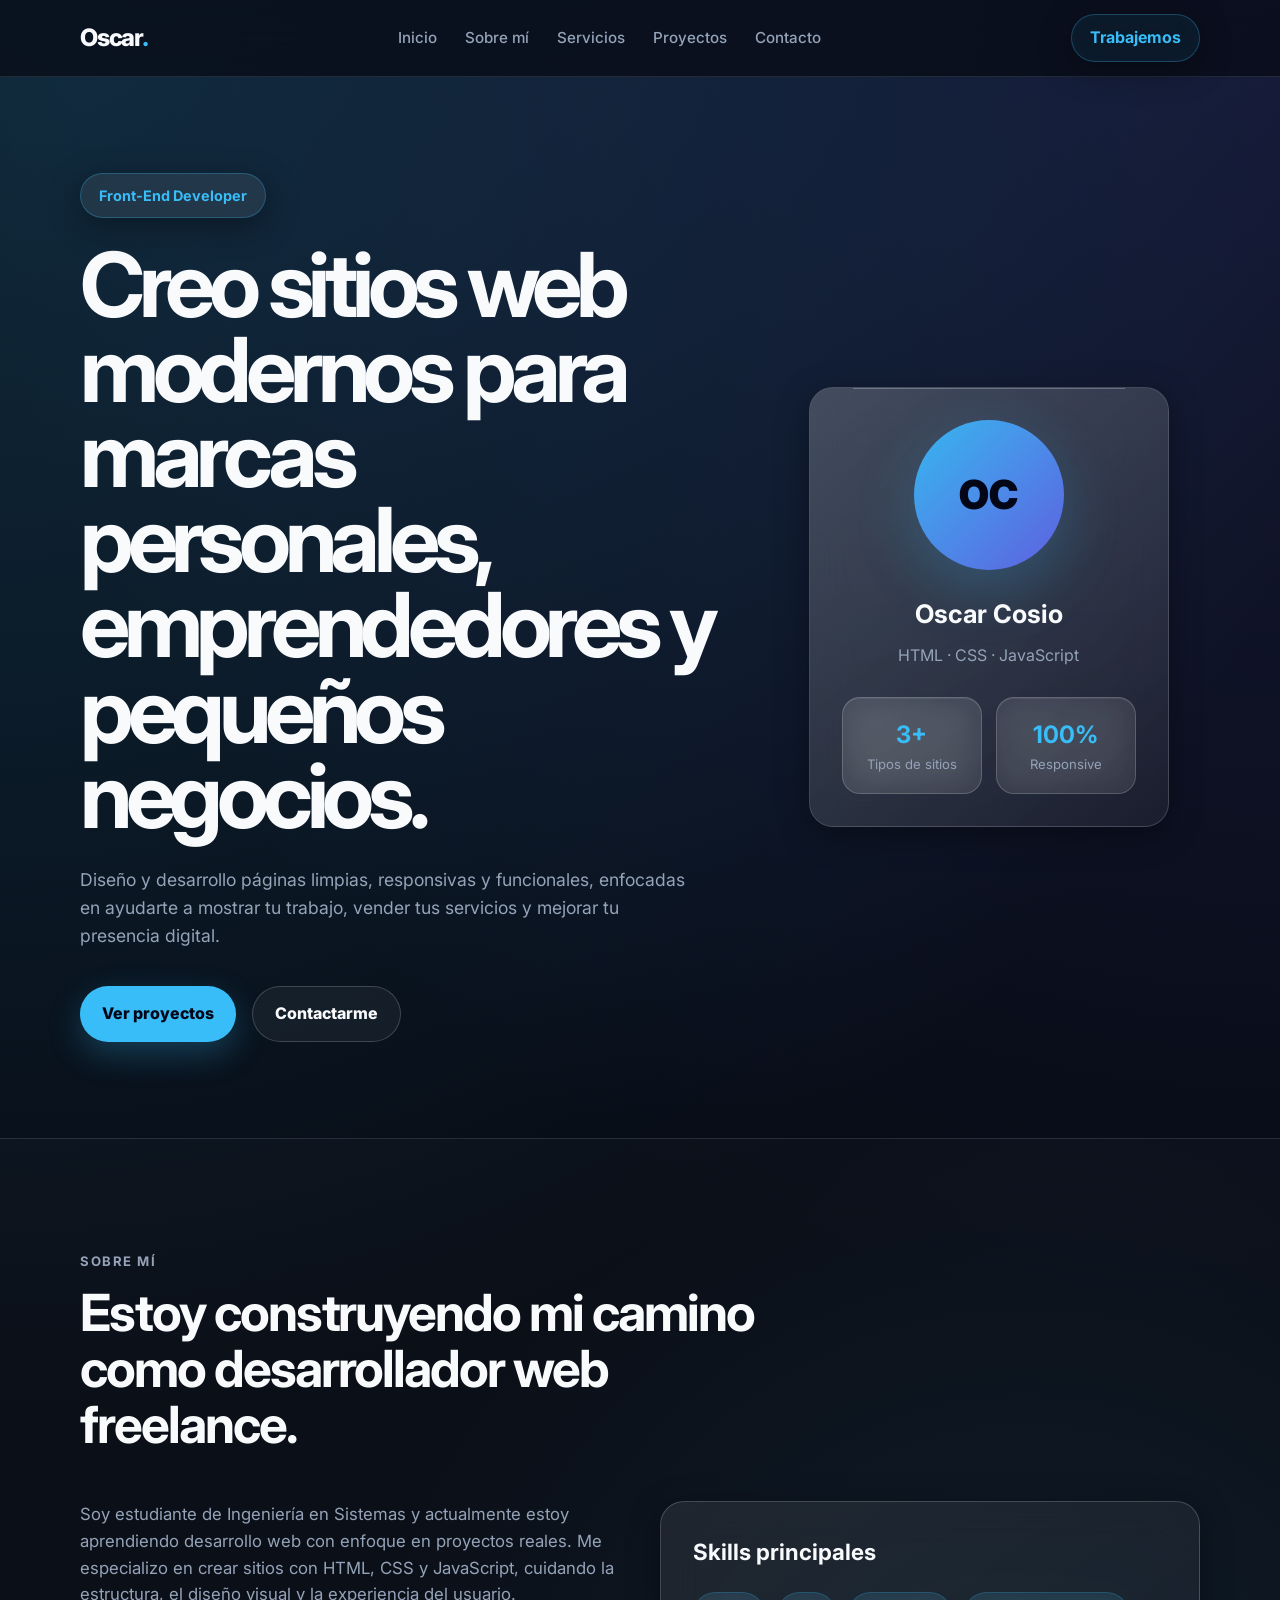
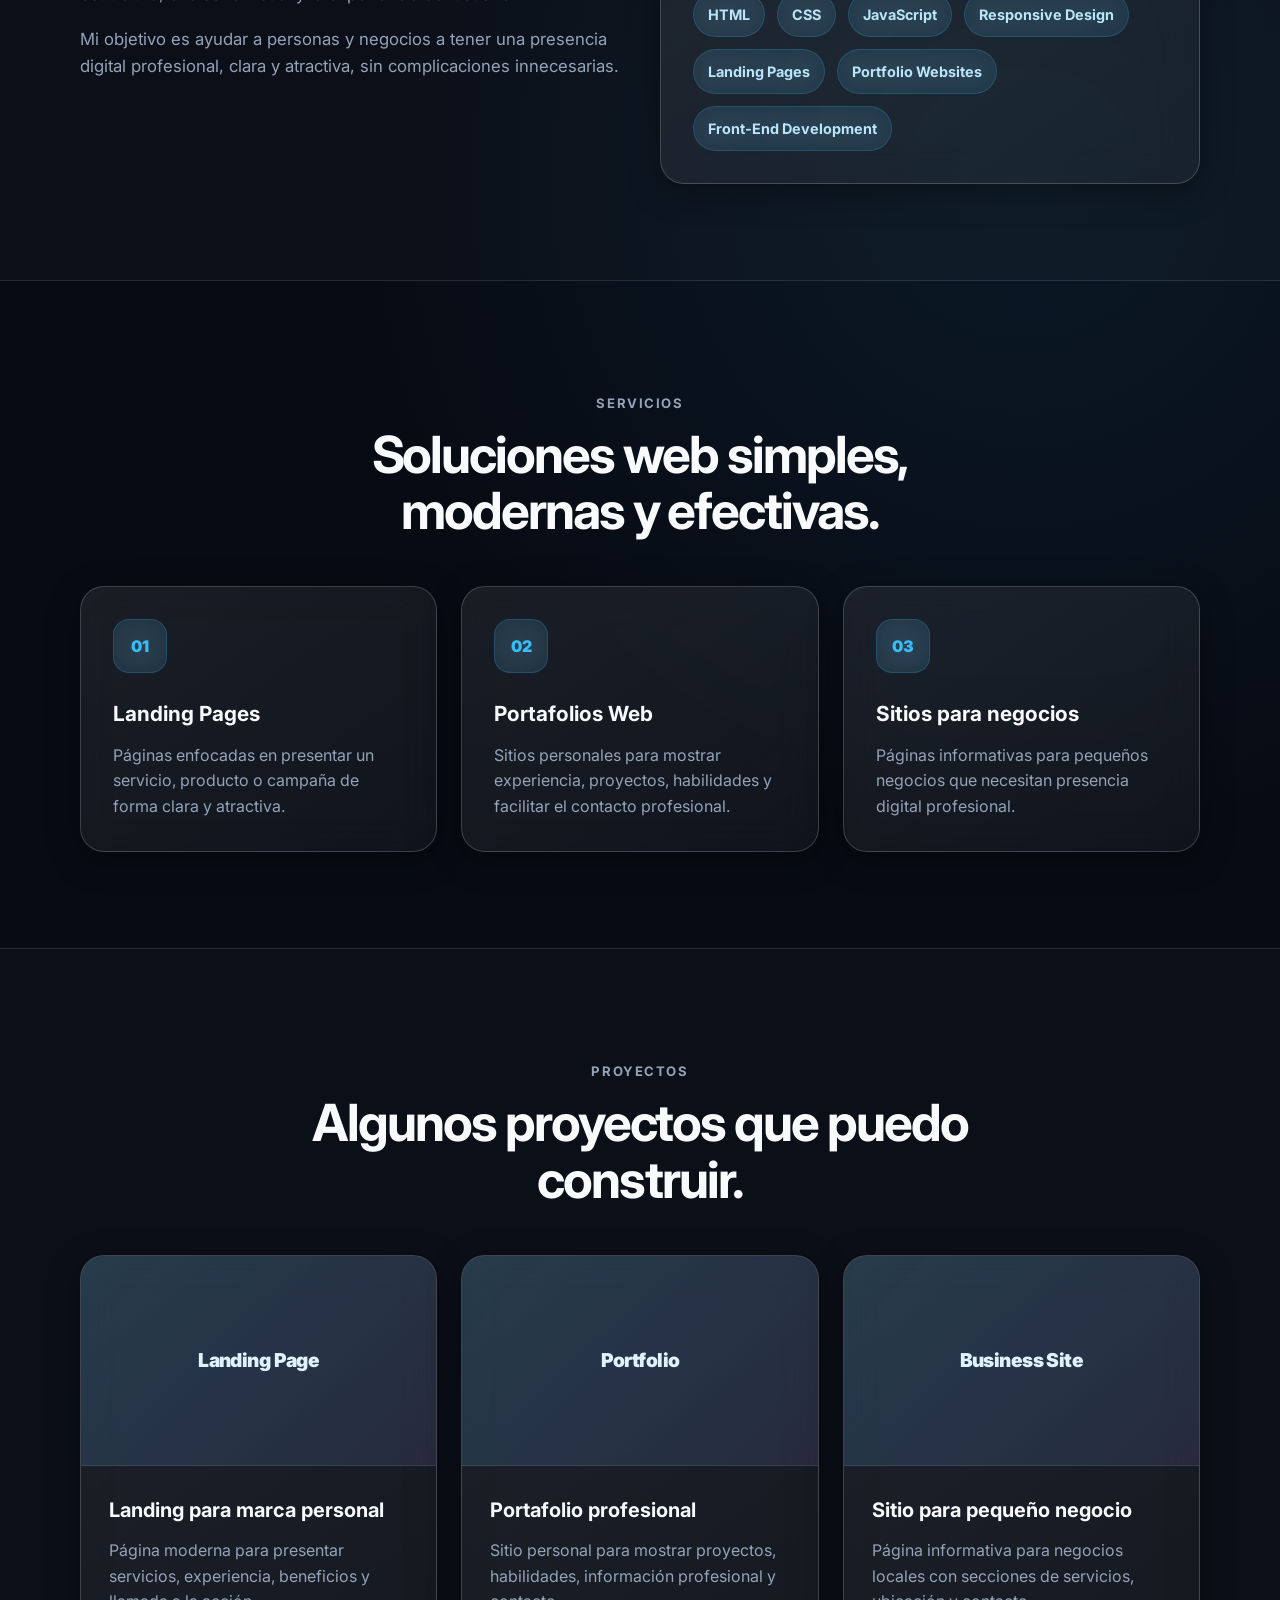
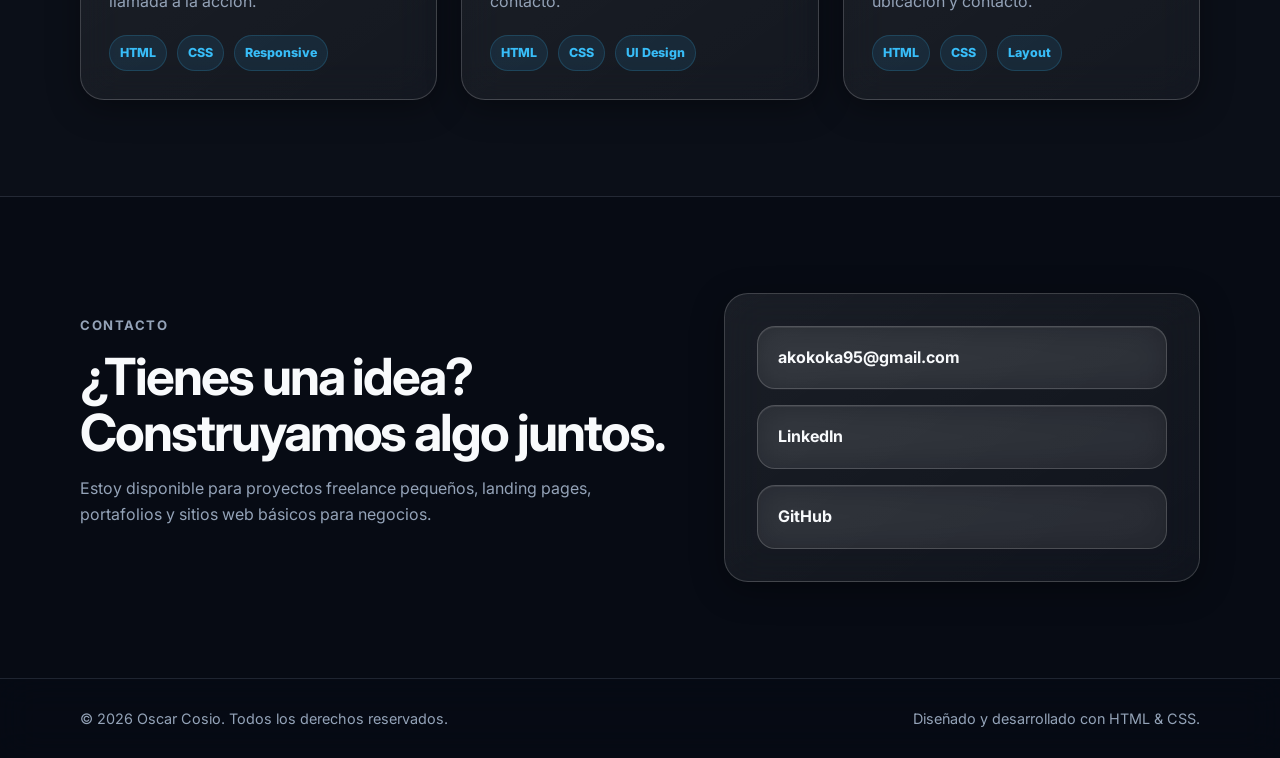
==== index.html @ a8549702 "Portafolio version 1 Version1 del repositorio. Posiblemente le agregue informacion sobre proyectos c" ====
<!DOCTYPE html>
<html lang="es">
<head>
  <meta charset="UTF-8" />
  <meta name="viewport" content="width=device-width, initial-scale=1.0" />

  <title>Oscar Cosio | Front-End Developer</title>

  <!-- Fuente opcional de Google Fonts -->
  <link rel="preconnect" href="https://fonts.googleapis.com">
  <link rel="preconnect" href="https://fonts.gstatic.com" crossorigin>
  <link href="https://fonts.googleapis.com/css2?family=Inter:wght@400;500;600;700;800&display=swap" rel="stylesheet">

  <!-- Archivo CSS -->
  <link rel="stylesheet" href="styles.css" />
</head>
<body>

  <!-- HEADER -->
  <header class="header">
    <nav class="navbar container">
      <a href="#" class="logo">Oscar<span>.</span></a>

      <ul class="nav-links">
        <li><a href="#inicio">Inicio</a></li>
        <li><a href="#sobre-mi">Sobre mí</a></li>
        <li><a href="#servicios">Servicios</a></li>
        <li><a href="#proyectos">Proyectos</a></li>
        <li><a href="#contacto">Contacto</a></li>
      </ul>

      <a href="#contacto" class="nav-button">Trabajemos</a>
    </nav>
  </header>

  <!-- HERO -->
  <main>
    <section id="inicio" class="hero section">
      <div class="container hero-content">

        <div class="hero-text">
          <p class="badge">Front-End Developer</p>

          <h1>
            Creo sitios web modernos para marcas personales,
            emprendedores y pequeños negocios.
          </h1>

          <p class="hero-description">
            Diseño y desarrollo páginas limpias, responsivas y funcionales,
            enfocadas en ayudarte a mostrar tu trabajo, vender tus servicios
            y mejorar tu presencia digital.
          </p>

          <div class="hero-buttons">
            <a href="#proyectos" class="btn primary-btn">Ver proyectos</a>
            <a href="#contacto" class="btn secondary-btn">Contactarme</a>
          </div>
        </div>

        <div class="hero-card">
          <div class="profile-card">
            <div class="profile-image">
              <span>OC</span>
            </div>

            <h2>Oscar Cosio</h2>
            <p>HTML · CSS · JavaScript</p>

            <div class="profile-stats">
              <div>
                <strong>3+</strong>
                <span>Tipos de sitios</span>
              </div>

              <div>
                <strong>100%</strong>
                <span>Responsive</span>
              </div>
            </div>
          </div>
        </div>

      </div>
    </section>

    <!-- SOBRE MÍ -->
    <section id="sobre-mi" class="about section">
      <div class="container about-content">

        <div class="section-heading">
          <p class="section-subtitle">Sobre mí</p>
          <h2>Estoy construyendo mi camino como desarrollador web freelance.</h2>
        </div>

        <div class="about-grid">
          <div class="about-text">
            <p>
              Soy estudiante de Ingeniería en Sistemas y actualmente estoy
              aprendiendo desarrollo web con enfoque en proyectos reales.
              Me especializo en crear sitios con HTML, CSS y JavaScript,
              cuidando la estructura, el diseño visual y la experiencia del usuario.
            </p>

            <p>
              Mi objetivo es ayudar a personas y negocios a tener una presencia
              digital profesional, clara y atractiva, sin complicaciones
              innecesarias.
            </p>
          </div>

          <div class="skills-box">
            <h3>Skills principales</h3>

            <div class="skills">
              <span>HTML</span>
              <span>CSS</span>
              <span>JavaScript</span>
              <span>Responsive Design</span>
              <span>Landing Pages</span>
              <span>Portfolio Websites</span>
              <span>Front-End Development</span>
            </div>
          </div>
        </div>

      </div>
    </section>

    <!-- SERVICIOS -->
    <section id="servicios" class="services section">
      <div class="container">

        <div class="section-heading center">
          <p class="section-subtitle">Servicios</p>
          <h2>Soluciones web simples, modernas y efectivas.</h2>
        </div>

        <div class="cards-grid">
          <article class="service-card">
            <div class="card-icon">01</div>
            <h3>Landing Pages</h3>
            <p>
              Páginas enfocadas en presentar un servicio, producto o campaña
              de forma clara y atractiva.
            </p>
          </article>

          <article class="service-card">
            <div class="card-icon">02</div>
            <h3>Portafolios Web</h3>
            <p>
              Sitios personales para mostrar experiencia, proyectos,
              habilidades y facilitar el contacto profesional.
            </p>
          </article>

          <article class="service-card">
            <div class="card-icon">03</div>
            <h3>Sitios para negocios</h3>
            <p>
              Páginas informativas para pequeños negocios que necesitan
              presencia digital profesional.
            </p>
          </article>
        </div>

      </div>
    </section>

    <!-- PROYECTOS -->
    <section id="proyectos" class="projects section">
      <div class="container">

        <div class="section-heading center">
          <p class="section-subtitle">Proyectos</p>
          <h2>Algunos proyectos que puedo construir.</h2>
        </div>

        <div class="projects-grid">

          <article class="project-card">
            <div class="project-image">
              <span>Landing Page</span>
            </div>

            <div class="project-info">
              <h3>Landing para marca personal</h3>
              <p>
                Página moderna para presentar servicios, experiencia,
                beneficios y llamada a la acción.
              </p>

              <div class="project-tags">
                <span>HTML</span>
                <span>CSS</span>
                <span>Responsive</span>
              </div>
            </div>
          </article>

          <article class="project-card">
            <div class="project-image">
              <span>Portfolio</span>
            </div>

            <div class="project-info">
              <h3>Portafolio profesional</h3>
              <p>
                Sitio personal para mostrar proyectos, habilidades,
                información profesional y contacto.
              </p>

              <div class="project-tags">
                <span>HTML</span>
                <span>CSS</span>
                <span>UI Design</span>
              </div>
            </div>
          </article>

          <article class="project-card">
            <div class="project-image">
              <span>Business Site</span>
            </div>

            <div class="project-info">
              <h3>Sitio para pequeño negocio</h3>
              <p>
                Página informativa para negocios locales con secciones de
                servicios, ubicación y contacto.
              </p>

              <div class="project-tags">
                <span>HTML</span>
                <span>CSS</span>
                <span>Layout</span>
              </div>
            </div>
          </article>

        </div>

      </div>
    </section>

    <!-- CONTACTO -->
    <section id="contacto" class="contact section">
      <div class="container contact-content">

        <div class="section-heading">
          <p class="section-subtitle">Contacto</p>
          <h2>¿Tienes una idea? Construyamos algo juntos.</h2>
          <p>
            Estoy disponible para proyectos freelance pequeños, landing pages,
            portafolios y sitios web básicos para negocios.
          </p>
        </div>

        <div class="contact-box">
          <a href="mailto:akokoka95@gmail.com" class="contact-link">
            akokoka95@gmail.com
          </a>

          <a href="https://www.linkedin.com/in/oscar-cosio/" target="_blank" class="contact-link">
            LinkedIn
          </a>

          <a href="https://github.com/akokoka95-stack/Portafolio" target="_blank" class="contact-link">
            GitHub
          </a>
        </div>

      </div>
    </section>
  </main>

  <!-- FOOTER -->
  <footer class="footer">
    <div class="container footer-content">
      <p>© 2026 Oscar Cosio. Todos los derechos reservados.</p>
      <p>Diseñado y desarrollado con HTML & CSS.</p>
    </div>
  </footer>

</body>
</html>
---- styles.css ----
/* =========================
   VARIABLES GENERALES
========================= */

:root {
  --bg: #070b14;
  --bg-soft: #0d1322;
  --bg-card: #111827;

  --text: #f8fafc;
  --text-muted: #94a3b8;

  --primary: #38bdf8;
  --primary-dark: #0284c7;

  --border: rgba(148, 163, 184, 0.18);
  --shadow: 0 24px 80px rgba(0, 0, 0, 0.35);

  --radius: 24px;

  /* Glassmorphism */
  --glass-bg: rgba(255, 255, 255, 0.08);
  --glass-bg-strong: rgba(255, 255, 255, 0.12);
  --glass-border: rgba(255, 255, 255, 0.18);
  --glass-highlight: rgba(255, 255, 255, 0.22);
  --glass-shadow: 0 8px 32px rgba(0, 0, 0, 0.35);
}

/* =========================
   RESET BÁSICO
========================= */

* {
  margin: 0;
  padding: 0;
  box-sizing: border-box;
}

html {
  scroll-behavior: smooth;
}

body {
  font-family: "Inter", Arial, sans-serif;
  background:
    radial-gradient(circle at top left, rgba(56, 189, 248, 0.18), transparent 34%),
    radial-gradient(circle at top right, rgba(99, 102, 241, 0.16), transparent 32%),
    radial-gradient(circle at 80% 45%, rgba(56, 189, 248, 0.08), transparent 28%),
    var(--bg);
  color: var(--text);
  line-height: 1.6;
}

img {
  max-width: 100%;
  display: block;
}

a {
  color: inherit;
  text-decoration: none;
}

ul {
  list-style: none;
}

/* =========================
   UTILIDADES
========================= */

.container {
  width: min(1120px, 92%);
  margin: 0 auto;
}

.section {
  padding: 96px 0;
}

.section-heading {
  max-width: 720px;
  margin-bottom: 48px;
}

.section-heading.center {
  text-align: center;
  margin-left: auto;
  margin-right: auto;
}

.section-subtitle {
  color: var(--primary);
  font-weight: 700;
  text-transform: uppercase;
  letter-spacing: 0.12em;
  font-size: 0.82rem;
  margin-bottom: 12px;
}

.section-heading h2 {
  font-size: clamp(2rem, 4vw, 3.2rem);
  line-height: 1.1;
  letter-spacing: -0.04em;
}

.section-heading p {
  color: var(--text-muted);
  margin-top: 16px;
}

/* =========================
   HEADER
========================= */

.header {
  position: sticky;
  top: 0;
  z-index: 100;
  background: rgba(7, 11, 20, 0.72);
  backdrop-filter: blur(22px);
  -webkit-backdrop-filter: blur(22px);
  border-bottom: 1px solid var(--border);
}

.navbar {
  height: 76px;
  display: flex;
  align-items: center;
  justify-content: space-between;
}

.logo {
  font-size: 1.5rem;
  font-weight: 800;
  letter-spacing: -0.05em;
}

.logo span {
  color: var(--primary);
}

.nav-links {
  display: flex;
  align-items: center;
  gap: 28px;
}

.nav-links a {
  color: var(--text-muted);
  font-weight: 500;
  font-size: 0.95rem;
  transition: color 0.3s ease;
}

.nav-links a:hover {
  color: var(--text);
}

.nav-button {
  padding: 10px 18px;
  background: rgba(56, 189, 248, 0.08);
  color: var(--primary);
  border: 1px solid rgba(56, 189, 248, 0.28);
  border-radius: 999px;
  font-weight: 700;
  transition: 0.3s ease;
  backdrop-filter: blur(16px);
  -webkit-backdrop-filter: blur(16px);
  box-shadow: var(--glass-shadow);
}

.nav-button:hover {
  background: rgba(56, 189, 248, 0.18);
  color: #7dd3fc;
  border-color: rgba(125, 211, 252, 0.45);
  transform: translateY(-2px);
}

/* =========================
   HERO
========================= */

.hero {
  min-height: calc(100vh - 76px);
  display: flex;
  align-items: center;
}

.hero-content {
  display: grid;
  grid-template-columns: 1.2fr 0.8fr;
  align-items: center;
  gap: 64px;
}

.badge {
  display: inline-flex;
  align-items: center;
  padding: 10px 18px;
  background: var(--glass-bg);
  color: var(--primary);
  border: 1px solid rgba(56, 189, 248, 0.28);
  border-radius: 999px;
  font-size: 0.9rem;
  font-weight: 700;
  margin-bottom: 24px;
  backdrop-filter: blur(16px);
  -webkit-backdrop-filter: blur(16px);
  box-shadow: var(--glass-shadow);
}

.hero h1 {
  font-size: clamp(2.8rem, 7vw, 5.8rem);
  line-height: 0.95;
  letter-spacing: -0.07em;
  max-width: 850px;
}

.hero-description {
  color: var(--text-muted);
  font-size: 1.1rem;
  max-width: 620px;
  margin-top: 28px;
}

.hero-buttons {
  display: flex;
  flex-wrap: wrap;
  gap: 16px;
  margin-top: 36px;
}

.btn {
  display: inline-flex;
  align-items: center;
  justify-content: center;
  padding: 14px 22px;
  border-radius: 999px;
  font-weight: 800;
  transition: 0.3s ease;
}

.primary-btn {
  background: var(--primary);
  color: #020617;
  box-shadow: 0 12px 32px rgba(56, 189, 248, 0.25);
}

.primary-btn:hover {
  background: #7dd3fc;
  transform: translateY(-3px);
}

.secondary-btn {
  border: 1px solid var(--glass-border);
  color: var(--text);
  background: rgba(255, 255, 255, 0.05);
  backdrop-filter: blur(16px);
  -webkit-backdrop-filter: blur(16px);
}

.secondary-btn:hover {
  border-color: var(--primary);
  color: var(--primary);
  transform: translateY(-3px);
}

/* =========================
   HERO CARD
========================= */

.hero-card {
  display: flex;
  justify-content: center;
}

.profile-card {
  width: 100%;
  max-width: 360px;
  padding: 32px;
  background: linear-gradient(
    145deg,
    rgba(255, 255, 255, 0.10),
    rgba(255, 255, 255, 0.04)
  );
  border: 1px solid var(--glass-border);
  border-radius: var(--radius);
  box-shadow: var(--glass-shadow);
  text-align: center;
  position: relative;
  overflow: hidden;
  backdrop-filter: blur(22px);
  -webkit-backdrop-filter: blur(22px);
}

.profile-card::before {
  content: "";
  position: absolute;
  inset: 0;
  background: linear-gradient(
    135deg,
    rgba(255, 255, 255, 0.12),
    rgba(255, 255, 255, 0.02)
  );
  pointer-events: none;
}

.profile-card::after {
  content: "";
  position: absolute;
  top: 0;
  left: 12%;
  width: 76%;
  height: 1px;
  background: rgba(255, 255, 255, 0.24);
}

.profile-card > * {
  position: relative;
  z-index: 1;
}

.profile-image {
  width: 150px;
  height: 150px;
  margin: 0 auto 24px;
  border-radius: 50%;
  background:
    linear-gradient(135deg, rgba(56, 189, 248, 0.95), rgba(99, 102, 241, 0.9));
  display: flex;
  align-items: center;
  justify-content: center;
  box-shadow: 0 20px 60px rgba(56, 189, 248, 0.22);
}

.profile-image span {
  font-size: 2.5rem;
  font-weight: 900;
  color: #020617;
}

.profile-card h2 {
  font-size: 1.6rem;
  margin-bottom: 8px;
}

.profile-card p {
  color: var(--text-muted);
}

.profile-stats {
  display: grid;
  grid-template-columns: repeat(2, 1fr);
  gap: 14px;
  margin-top: 28px;
}

.profile-stats div {
  background: rgba(255, 255, 255, 0.07);
  border: 1px solid var(--glass-border);
  border-radius: 18px;
  padding: 18px 12px;
  backdrop-filter: blur(18px);
  -webkit-backdrop-filter: blur(18px);
  box-shadow: inset 0 1px 0 rgba(255, 255, 255, 0.08);
}

.profile-stats strong {
  display: block;
  font-size: 1.5rem;
  color: var(--primary);
}

.profile-stats span {
  display: block;
  font-size: 0.82rem;
  color: var(--text-muted);
}

/* =========================
   SOBRE MÍ
========================= */

.about {
  background: rgba(255, 255, 255, 0.015);
  border-top: 1px solid var(--border);
  border-bottom: 1px solid var(--border);
}

.about-grid {
  display: grid;
  grid-template-columns: 1fr 1fr;
  gap: 40px;
}

.about-text {
  color: var(--text-muted);
  font-size: 1.05rem;
}

.about-text p + p {
  margin-top: 18px;
}

.skills-box {
  padding: 32px;
  background: linear-gradient(
    145deg,
    rgba(255, 255, 255, 0.08),
    rgba(255, 255, 255, 0.04)
  );
  border: 1px solid var(--glass-border);
  border-radius: var(--radius);
  backdrop-filter: blur(20px);
  -webkit-backdrop-filter: blur(20px);
  box-shadow: var(--glass-shadow);
}

.skills-box h3 {
  font-size: 1.4rem;
  margin-bottom: 22px;
}

.skills {
  display: flex;
  flex-wrap: wrap;
  gap: 12px;
}

.skills span {
  padding: 10px 14px;
  background: rgba(56, 189, 248, 0.10);
  color: #bae6fd;
  border: 1px solid rgba(56, 189, 248, 0.20);
  border-radius: 999px;
  font-size: 0.9rem;
  font-weight: 700;
  backdrop-filter: blur(12px);
  -webkit-backdrop-filter: blur(12px);
}

/* =========================
   SERVICIOS
========================= */

.cards-grid {
  display: grid;
  grid-template-columns: repeat(3, 1fr);
  gap: 24px;
}

.service-card {
  padding: 32px;
  background: linear-gradient(
    145deg,
    rgba(255, 255, 255, 0.08),
    rgba(255, 255, 255, 0.04)
  );
  border: 1px solid var(--glass-border);
  border-radius: var(--radius);
  transition: 0.3s ease;
  backdrop-filter: blur(20px);
  -webkit-backdrop-filter: blur(20px);
  box-shadow: var(--glass-shadow);
}

.service-card:hover {
  transform: translateY(-8px);
  border-color: rgba(125, 211, 252, 0.35);
  box-shadow: 0 12px 36px rgba(0, 0, 0, 0.4);
}

.card-icon {
  width: 54px;
  height: 54px;
  border-radius: 16px;
  background: rgba(56, 189, 248, 0.12);
  color: var(--primary);
  border: 1px solid rgba(56, 189, 248, 0.20);
  display: flex;
  align-items: center;
  justify-content: center;
  font-weight: 900;
  margin-bottom: 24px;
  backdrop-filter: blur(12px);
  -webkit-backdrop-filter: blur(12px);
}

.service-card h3 {
  font-size: 1.3rem;
  margin-bottom: 12px;
}

.service-card p {
  color: var(--text-muted);
}

/* =========================
   PROYECTOS
========================= */

.projects {
  background: rgba(255, 255, 255, 0.015);
  border-top: 1px solid var(--border);
  border-bottom: 1px solid var(--border);
}

.projects-grid {
  display: grid;
  grid-template-columns: repeat(3, 1fr);
  gap: 24px;
}

.project-card {
  background: linear-gradient(
    145deg,
    rgba(255, 255, 255, 0.08),
    rgba(255, 255, 255, 0.04)
  );
  border: 1px solid var(--glass-border);
  border-radius: var(--radius);
  overflow: hidden;
  transition: 0.3s ease;
  backdrop-filter: blur(20px);
  -webkit-backdrop-filter: blur(20px);
  box-shadow: var(--glass-shadow);
}

.project-card:hover {
  transform: translateY(-8px);
  border-color: rgba(125, 211, 252, 0.35);
  box-shadow: 0 12px 36px rgba(0, 0, 0, 0.4);
}

.project-image {
  height: 210px;
  background:
    linear-gradient(135deg, rgba(56, 189, 248, 0.14), rgba(99, 102, 241, 0.10)),
    rgba(255, 255, 255, 0.03);
  display: flex;
  align-items: center;
  justify-content: center;
  border-bottom: 1px solid rgba(255, 255, 255, 0.08);
}

.project-image span {
  color: #e0f2fe;
  font-weight: 900;
  font-size: 1.2rem;
  letter-spacing: -0.03em;
}

.project-info {
  padding: 28px;
}

.project-info h3 {
  font-size: 1.25rem;
  margin-bottom: 12px;
}

.project-info p {
  color: var(--text-muted);
}

.project-tags {
  display: flex;
  flex-wrap: wrap;
  gap: 10px;
  margin-top: 20px;
}

.project-tags span {
  font-size: 0.78rem;
  font-weight: 800;
  color: var(--primary);
  background: rgba(56, 189, 248, 0.10);
  border: 1px solid rgba(56, 189, 248, 0.18);
  padding: 7px 10px;
  border-radius: 999px;
}

/* =========================
   CONTACTO
========================= */

.contact-content {
  display: grid;
  grid-template-columns: 1fr 0.8fr;
  gap: 48px;
  align-items: center;
}

.contact-box {
  padding: 32px;
  background: linear-gradient(
    145deg,
    rgba(255, 255, 255, 0.08),
    rgba(255, 255, 255, 0.04)
  );
  border: 1px solid var(--glass-border);
  border-radius: var(--radius);
  display: grid;
  gap: 16px;
  backdrop-filter: blur(20px);
  -webkit-backdrop-filter: blur(20px);
  box-shadow: var(--glass-shadow);
}

.contact-link {
  padding: 18px 20px;
  border-radius: 18px;
  background: rgba(255, 255, 255, 0.06);
  border: 1px solid var(--glass-border);
  color: var(--text);
  font-weight: 700;
  transition: 0.3s ease;
  backdrop-filter: blur(16px);
  -webkit-backdrop-filter: blur(16px);
  box-shadow: inset 0 1px 0 rgba(255, 255, 255, 0.08);
}

.contact-link:hover {
  color: var(--primary);
  border-color: rgba(125, 211, 252, 0.38);
  transform: translateX(6px);
}

/* =========================
   FOOTER
========================= */

.footer {
  padding: 28px 0;
  border-top: 1px solid var(--border);
  background: rgba(7, 11, 20, 0.85);
  backdrop-filter: blur(18px);
  -webkit-backdrop-filter: blur(18px);
}

.footer-content {
  display: flex;
  justify-content: space-between;
  gap: 20px;
  color: var(--text-muted);
  font-size: 0.9rem;
}

/* =========================
   RESPONSIVE DESIGN
========================= */

@media (max-width: 900px) {
  .nav-links,
  .nav-button {
    display: none;
  }

  .hero-content,
  .about-grid,
  .contact-content {
    grid-template-columns: 1fr;
  }

  .hero {
    min-height: auto;
  }

  .hero-card {
    justify-content: flex-start;
  }

  .cards-grid,
  .projects-grid {
    grid-template-columns: 1fr 1fr;
  }
}

@media (max-width: 640px) {
  .section {
    padding: 72px 0;
  }

  .hero h1 {
    font-size: 2.7rem;
  }

  .hero-description {
    font-size: 1rem;
  }

  .hero-buttons {
    flex-direction: column;
  }

  .btn {
    width: 100%;
  }

  .cards-grid,
  .projects-grid {
    grid-template-columns: 1fr;
  }

  .profile-card,
  .skills-box,
  .service-card,
  .contact-box {
    padding: 24px;
  }

  .footer-content {
    flex-direction: column;
    text-align: center;
  }
}
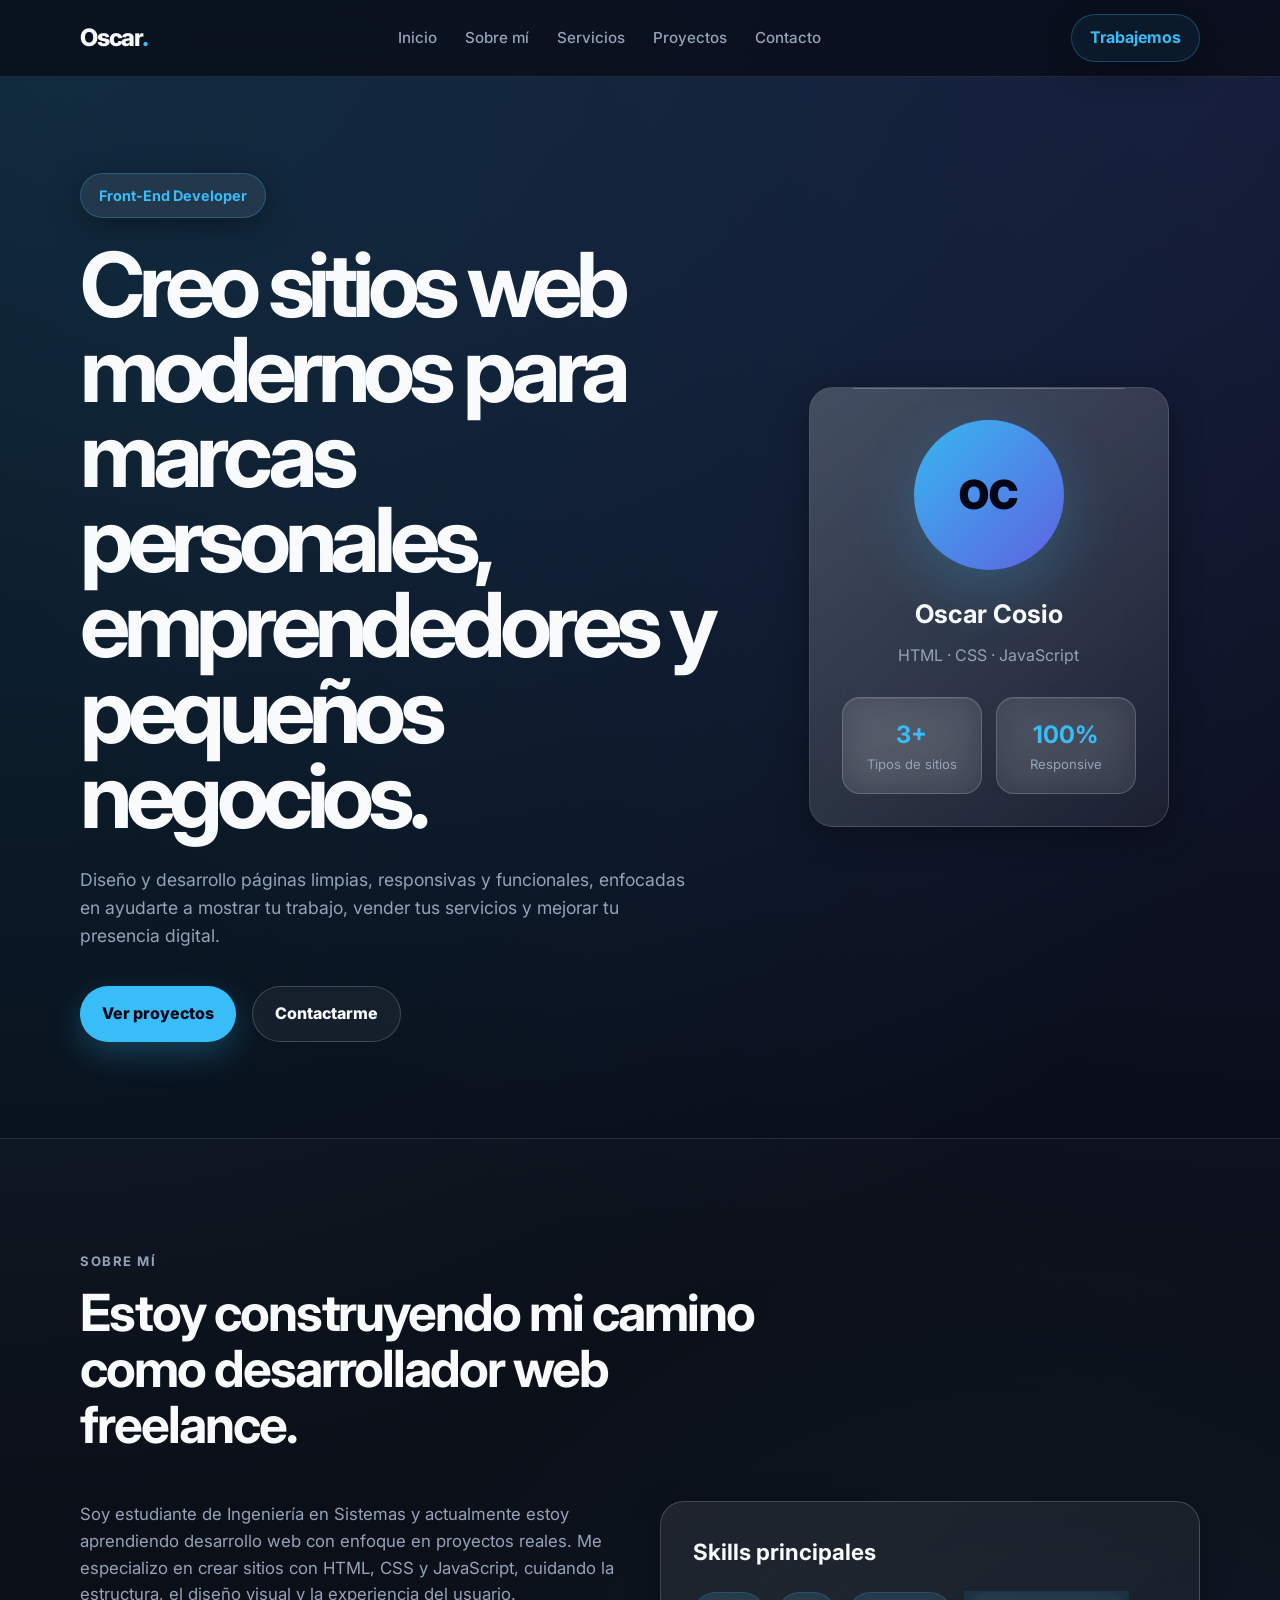
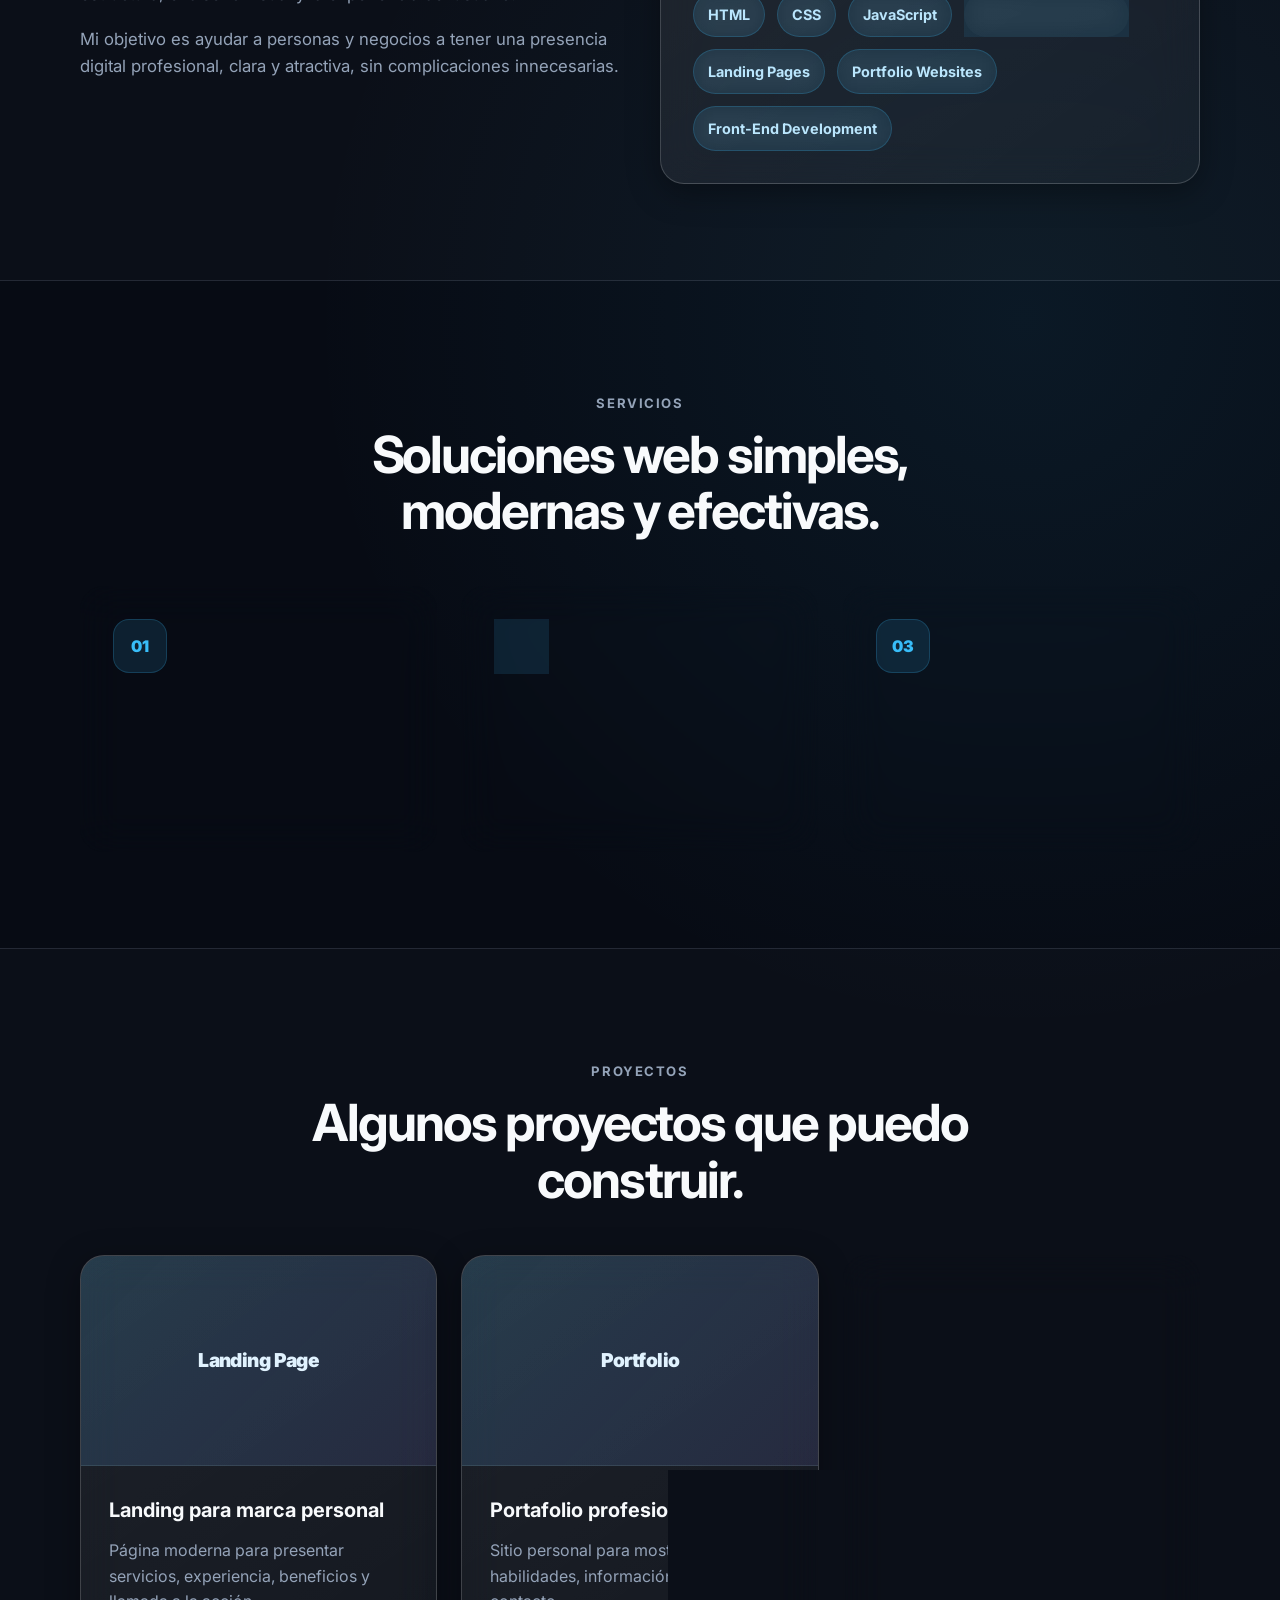
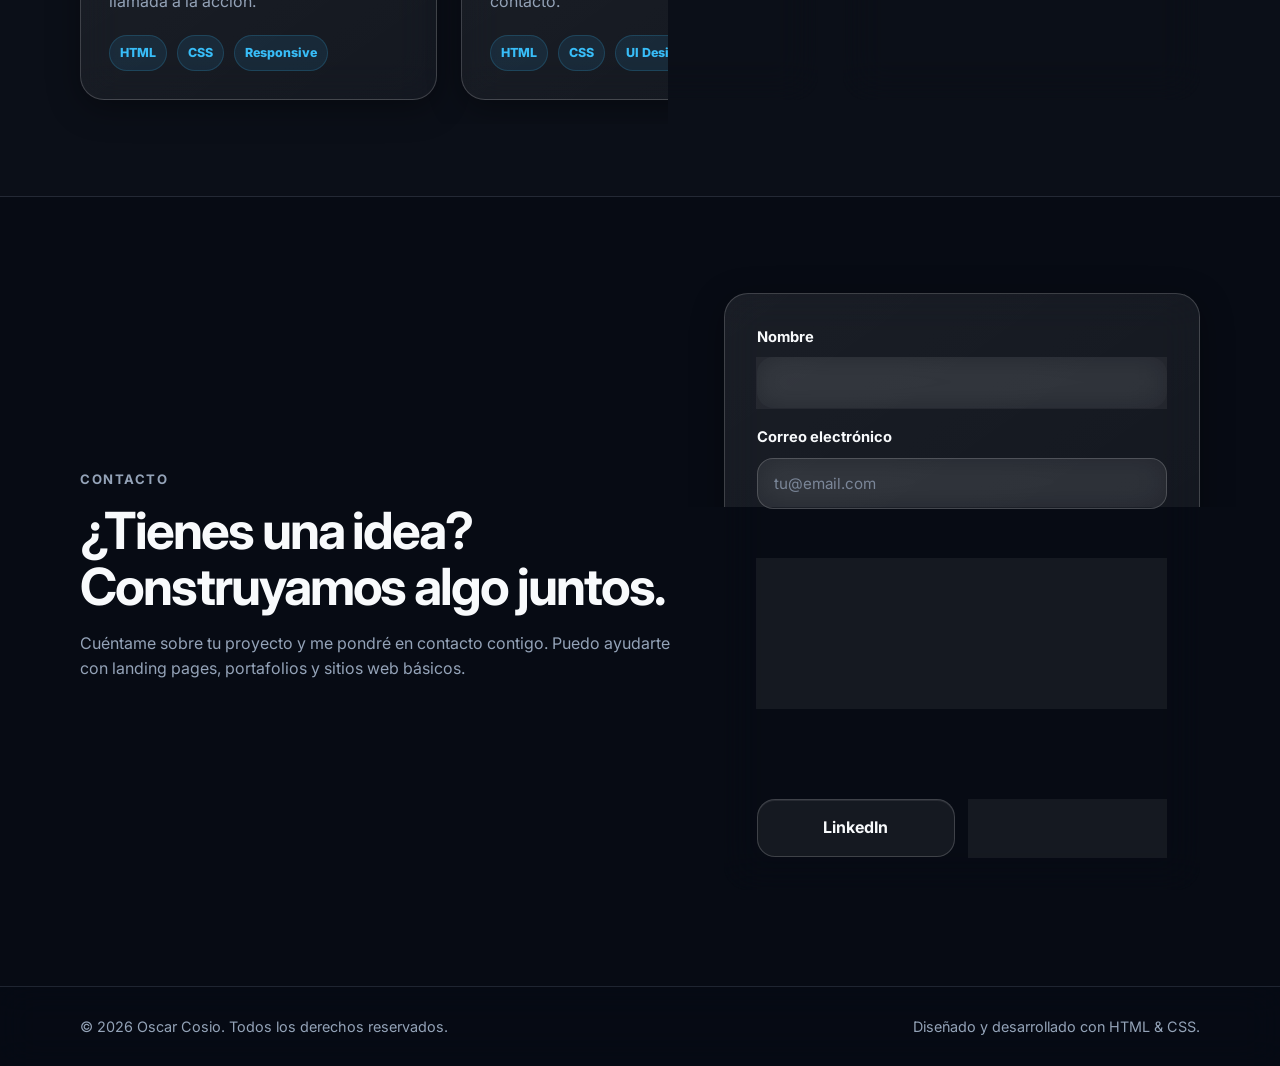
==== commit 1d9ee1db: "Portafolio version 2 Version 2 con form de contacto" ====
--- a/index.html
+++ b/index.html
@@ -6,10 +6,13 @@
 
   <title>Oscar Cosio | Front-End Developer</title>
 
-  <!-- Fuente opcional de Google Fonts -->
+  <!-- Fuente de Google Fonts -->
   <link rel="preconnect" href="https://fonts.googleapis.com">
   <link rel="preconnect" href="https://fonts.gstatic.com" crossorigin>
-  <link href="https://fonts.googleapis.com/css2?family=Inter:wght@400;500;600;700;800&display=swap" rel="stylesheet">
+  <link 
+    href="https://fonts.googleapis.com/css2?family=Inter:wght@400;500;600;700;800;900&display=swap" 
+    rel="stylesheet"
+  >
 
   <!-- Archivo CSS -->
   <link rel="stylesheet" href="styles.css" />
@@ -33,8 +36,10 @@
     </nav>
   </header>
 
-  <!-- HERO -->
+  <!-- CONTENIDO PRINCIPAL -->
   <main>
+
+    <!-- HERO -->
     <section id="inicio" class="hero section">
       <div class="container hero-content">
 
@@ -252,27 +257,94 @@
           <p class="section-subtitle">Contacto</p>
           <h2>¿Tienes una idea? Construyamos algo juntos.</h2>
           <p>
-            Estoy disponible para proyectos freelance pequeños, landing pages,
-            portafolios y sitios web básicos para negocios.
+            Cuéntame sobre tu proyecto y me pondré en contacto contigo.
+            Puedo ayudarte con landing pages, portafolios y sitios web básicos.
           </p>
         </div>
 
         <div class="contact-box">
-          <a href="mailto:akokoka95@gmail.com" class="contact-link">
-            akokoka95@gmail.com
-          </a>
-
-          <a href="https://www.linkedin.com/in/oscar-cosio/" target="_blank" class="contact-link">
-            LinkedIn
-          </a>
-
-          <a href="https://github.com/akokoka95-stack/Portafolio" target="_blank" class="contact-link">
-            GitHub
-          </a>
-        </div>
-
-      </div>
-    </section>
+          <form 
+            action="https://formspree.io/f/mdavwdyv" 
+            method="POST" 
+            class="contact-form"
+          >
+            <input 
+              type="hidden" 
+              name="_subject" 
+              value="Nuevo mensaje desde el portafolio de Oscar"
+            >
+
+            <div class="form-group">
+              <label for="name">Nombre</label>
+              <input 
+                type="text" 
+                id="name" 
+                name="name" 
+                placeholder="Tu nombre" 
+                required
+              >
+            </div>
+
+            <div class="form-group">
+              <label for="email">Correo electrónico</label>
+              <input 
+                type="email" 
+                id="email" 
+                name="email" 
+                placeholder="tu@email.com" 
+                required
+              >
+            </div>
+
+            <div class="form-group">
+              <label for="message">Mensaje</label>
+              <textarea 
+                id="message" 
+                name="message" 
+                rows="6" 
+                placeholder="Cuéntame sobre tu proyecto..."
+                required
+              ></textarea>
+            </div>
+
+            <!-- Campo oculto anti-spam -->
+            <input 
+              type="text" 
+              name="_gotcha" 
+              class="hidden-field"
+              tabindex="-1"
+              autocomplete="off"
+            >
+
+            <button type="submit" class="form-button">
+              Enviar mensaje
+            </button>
+          </form>
+
+          <div class="contact-socials">
+            <a 
+              href="https://www.linkedin.com/in/oscar-cosio/" 
+              target="_blank" 
+              rel="noopener noreferrer" 
+              class="contact-link"
+            >
+              LinkedIn
+            </a>
+
+            <a 
+              href="https://github.com/akokoka95-stack" 
+              target="_blank" 
+              rel="noopener noreferrer" 
+              class="contact-link"
+            >
+              GitHub
+            </a>
+          </div>
+        </div>
+
+      </div>
+    </section>
+
   </main>
 
   <!-- FOOTER -->
--- a/styles.css
+++ b/styles.css
@@ -602,19 +602,98 @@
   border: 1px solid var(--glass-border);
   border-radius: var(--radius);
   display: grid;
-  gap: 16px;
+  gap: 24px;
   backdrop-filter: blur(20px);
   -webkit-backdrop-filter: blur(20px);
   box-shadow: var(--glass-shadow);
 }
 
+.contact-form {
+  display: grid;
+  gap: 18px;
+}
+
+.form-group {
+  display: grid;
+  gap: 8px;
+}
+
+.form-group label {
+  color: var(--text);
+  font-size: 0.92rem;
+  font-weight: 700;
+}
+
+.form-group input,
+.form-group textarea {
+  width: 100%;
+  padding: 15px 16px;
+  background: rgba(255, 255, 255, 0.06);
+  border: 1px solid var(--glass-border);
+  border-radius: 16px;
+  color: var(--text);
+  font-family: inherit;
+  font-size: 0.95rem;
+  outline: none;
+  transition: 0.3s ease;
+  backdrop-filter: blur(16px);
+  -webkit-backdrop-filter: blur(16px);
+}
+
+.form-group textarea {
+  resize: vertical;
+  min-height: 150px;
+}
+
+.form-group input::placeholder,
+.form-group textarea::placeholder {
+  color: rgba(148, 163, 184, 0.75);
+}
+
+.form-group input:focus,
+.form-group textarea:focus {
+  border-color: rgba(56, 189, 248, 0.55);
+  box-shadow: 0 0 0 4px rgba(56, 189, 248, 0.10);
+}
+
+.form-button {
+  width: 100%;
+  padding: 15px 22px;
+  border: none;
+  border-radius: 999px;
+  background: var(--primary);
+  color: #020617;
+  font-family: inherit;
+  font-size: 0.95rem;
+  font-weight: 900;
+  cursor: pointer;
+  transition: 0.3s ease;
+  box-shadow: 0 12px 32px rgba(56, 189, 248, 0.25);
+}
+
+.form-button:hover {
+  background: #7dd3fc;
+  transform: translateY(-3px);
+}
+
+.hidden-field {
+  display: none;
+}
+
+.contact-socials {
+  display: grid;
+  grid-template-columns: 1fr 1fr;
+  gap: 14px;
+}
+
 .contact-link {
-  padding: 18px 20px;
+  padding: 15px 18px;
   border-radius: 18px;
   background: rgba(255, 255, 255, 0.06);
   border: 1px solid var(--glass-border);
   color: var(--text);
   font-weight: 700;
+  text-align: center;
   transition: 0.3s ease;
   backdrop-filter: blur(16px);
   -webkit-backdrop-filter: blur(16px);
@@ -624,7 +703,7 @@
 .contact-link:hover {
   color: var(--primary);
   border-color: rgba(125, 211, 252, 0.38);
-  transform: translateX(6px);
+  transform: translateY(-3px);
 }
 
 /* =========================
@@ -710,6 +789,10 @@
     padding: 24px;
   }
 
+  .contact-socials {
+    grid-template-columns: 1fr;
+  }
+
   .footer-content {
     flex-direction: column;
     text-align: center;
